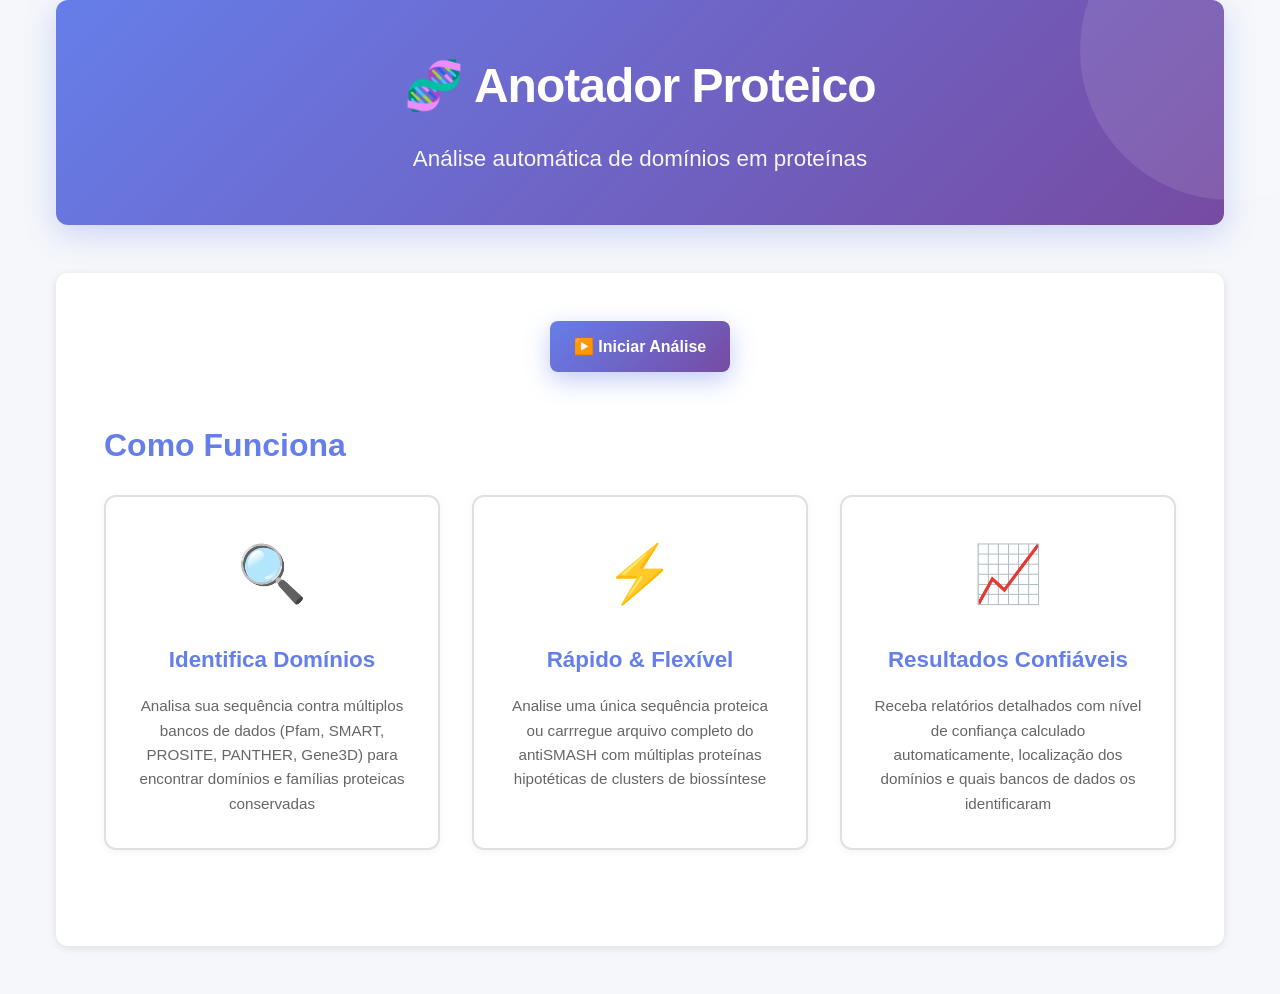
==== projeto/frontend/index.html @ c9ceb351 "Atualização 12" ====
<!DOCTYPE html>
<html lang="pt-BR">
<head>
    <meta charset="UTF-8">
    <meta name="viewport" content="width=device-width, initial-scale=1.0">
    <title>Anotador Proteico - Análise de Domínios em Proteínas</title>
    <link rel="stylesheet" href="style.css">
</head>
<body>
    <!-- ===== NOTIFICAÇÃO DE ERRO ===== -->
    <div id="notification" class="notification">
        <div class="notification-content">
            <span id="notification-message"></span>
        </div>
        <button class="notification-close" onclick="closeNotification()">✕</button>
    </div>

    <!-- ===== MODAL: SELEÇÃO DE PROTEÍNAS ===== -->
    <div id="modal-proteins" class="modal">
        <div class="modal-content">
            <div class="modal-header">
                <h2>Proteínas Hipotéticas Encontradas</h2>
                <button class="modal-close" onclick="closeProteinModal()">✕</button>
            </div>
            <div class="modal-body">
                <p id="proteins-count-text"></p>
                
                <div id="proteins-table-container" class="proteins-table-container" style="display:none;">
                    <table id="proteins-table" class="proteins-table">
                        <thead>
                            <tr>
                                <th>#</th>
                                <th>Locus Tag</th>
                                <th>Produto</th>
                                <th>Tamanho (aa)</th>
                            </tr>
                        </thead>
                        <tbody id="proteins-tbody"></tbody>
                    </table>
                </div>
                
                <div id="protein-range-selector" style="display:none; margin-top: 20px;">
                    <h3>Selecione o Intervalo para Análise</h3>
                    <div style="display: flex; gap: 15px; align-items: flex-end;">
                        <div>
                            <label for="protein-start-index">De (número inicial):</label>
                            <input type="number" id="protein-start-index" min="1" value="1" class="input-text" style="width: 120px;">
                        </div>
                        <span>até</span>
                        <div>
                            <label for="protein-end-index">Até (número final):</label>
                            <input type="number" id="protein-end-index" min="1" value="1" class="input-text" style="width: 120px;">
                        </div>
                    </div>
                </div>
                
                <div id="no-proteins-message" style="display:none; padding: 20px; text-align: center; color: var(--color-text-light);">
                    <p>❌ Nenhuma proteína hipotética foi encontrada neste arquivo.</p>
                </div>
            </div>
            <div class="modal-footer">
                <button class="btn btn-secondary" onclick="closeProteinModal()">Cancelar</button>
                <button id="btn-analyze-range" class="btn btn-primary" onclick="analyzeProteinRange()" style="display:none;">
                    Analisar Intervalo Selecionado
                </button>
            </div>
        </div>
    </div>

    <!-- ===== PÁGINA 1: HOME/INICIAL ===== -->
    <div id="page-home" class="page active">
        <div class="container">
            <header class="header-hero">
                <div class="header-content">
                    <h1 class="title">🧬 Anotador Proteico</h1>
                    <p class="subtitle">Análise automática de domínios em proteínas</p>
                </div>
            </header>

            <main class="main-content">
                <div class="welcome-section">
                    <div class="cta-button-container">
                        <button class="btn btn-primary btn-cta" onclick="goToPage('page-input')">
                            ▶️ Iniciar Análise
                        </button>
                    </div>

                    <h2>Como Funciona</h2>
                    
                    <div class="info-cards">
                        <div class="info-card">
                            <div class="icon">🔍</div>
                            <h3>Identifica Domínios</h3>
                            <p>Analisa sua sequência contra múltiplos bancos de dados (Pfam, SMART, PROSITE, PANTHER, Gene3D) para encontrar domínios e famílias proteicas conservadas</p>
                        </div>

                        <div class="info-card">
                            <div class="icon">⚡</div>
                            <h3>Rápido & Flexível</h3>
                            <p>Analise uma única sequência proteica ou carrregue arquivo completo do antiSMASH com múltiplas proteínas hipotéticas de clusters de biossíntese</p>
                        </div>

                        <div class="info-card">
                            <div class="icon">📈</div>
                            <h3>Resultados Confiáveis</h3>
                            <p>Receba relatórios detalhados com nível de confiança calculado automaticamente, localização dos domínios e quais bancos de dados os identificaram</p>
                        </div>
                    </div>
                </div>
            </main>
        </div>
    </div>

    <!-- ===== PÁGINA 2: INPUT/ENTRADA ===== -->
    <div id="page-input" class="page">
        <div class="container">
            <header class="header-small">
                <button class="btn-back" onclick="goToPage('page-home')">← Voltar</button>
                <h1>Escolha o Tipo de Análise</h1>
            </header>

            <main class="main-content">
                <div class="input-options">
                    <!-- OPÇÃO 1: Sequência Única -->
                    <div class="option-section active" id="option-sequence">
                        <div class="option-header">
                            <input type="radio" name="input-type" value="sequence" id="radio-sequence" checked onchange="switchOption('sequence')">
                            <label for="radio-sequence">
                                <h2>⚡ Análise Rápida - Uma Sequência</h2>
                                <p>Perfeito para análise de uma única proteína conhecida ou isolada</p>
                            </label>
                        </div>

                        <div class="option-content">
                            <div class="form-group">
                                <label for="seq-id">ID da Proteína (opcional)</label>
                                <input 
                                    type="text" 
                                    id="seq-id" 
                                    placeholder="Ex: MEG4_ASPNID, minha_proteina_1, etc."
                                    class="input-text"
                                >
                            </div>

                            <div class="form-group">
                                <label for="protein-sequence">Sequência Proteica (aminoácidos)</label>
                                <textarea 
                                    id="protein-sequence" 
                                    placeholder="Cole aqui a sequência de aminoácidos. Pode ser em uma linha ou múltiplas linhas.&#10;&#10;Exemplo: MFSLYDKFKC LLFCLTLSIA YVALGLPDPD AAAAGEHLQH LQAKDQYGCG AASGEQ..."
                                    class="input-textarea"
                                    rows="8"
                                ></textarea>
                                <small>Aceita formato monolinha ou multilinha (espaços serão ignorados)</small>
                            </div>

                            <div class="form-group">
                                <label for="email-seq">Email para notificações</label>
                                <input 
                                    type="email" 
                                    id="email-seq" 
                                    placeholder="seu.email@instituicao.br"
                                    class="input-text"
                                    required
                                >
                                <small>Necessário para usar a API InterProScan</small>
                            </div>

                            <button class="btn btn-primary btn-block" onclick="submitSequence()">
                                Analisar Sequência
                            </button>
                        </div>
                    </div>

                    <div class="divider">OU</div>

                    <!-- OPÇÃO 2: Arquivo antiSMASH -->
                    <div class="option-section" id="option-antismash">
                        <div class="option-header">
                            <input type="radio" name="input-type" value="antismash" id="radio-antismash" onchange="switchOption('antismash')">
                            <label for="radio-antismash">
                                <h2>📂 Análise Completa - antiSMASH</h2>
                                <p>Analise múltiplas proteínas hipotéticas de um cluster de biossíntese</p>
                            </label>
                        </div>

                        <div class="option-content">
                            <div class="form-group">
                                <label for="antismash-file">Arquivo antiSMASH</label>
                                <div class="file-input-wrapper">
                                    <input 
                                        type="file" 
                                        id="antismash-file" 
                                        accept=".gbk,.zip"
                                        class="input-file"
                                    >
                                    <label for="antismash-file" class="file-input-label">
                                        <span class="file-icon">📁</span>
                                        <span class="file-text">Clique para selecionar arquivo .gbk ou .zip</span>
                                    </label>
                                </div>
                                <small>Aceita arquivos .region*.gbk ou .zip com múltiplos GBK</small>
                            </div>

                            <div id="file-info" class="file-info hidden"></div>

                            <div class="form-group">
                                <label for="email-antismash">Email para notificações</label>
                                <input 
                                    type="email" 
                                    id="email-antismash" 
                                    placeholder="seu.email@instituicao.br"
                                    class="input-text"
                                    required
                                >
                                <small>Necessário para usar a API InterProScan</small>
                            </div>

                            <div class="form-group">
                                <label style="display: flex; align-items: center; gap: 10px; cursor: pointer;">
                                    <input 
                                        type="checkbox" 
                                        id="filter-by-bgc" 
                                        checked
                                        style="width: 18px; height: 18px; cursor: pointer;"
                                    >
                                    <span>🧬 Filtrar apenas proteínas em clusters BGC (recomendado)</span>
                                </label>
                                <small style="display: block; margin-top: 5px; margin-left: 28px;">
                                    ✓ Ativado: ~100-200 proteínas (rápido)  |  ✗ Desativado: ~1000+ proteínas (muito lento)
                                </small>
                            </div>

                            <button class="btn btn-primary btn-block" onclick="submitAntismash()">
                                Carregar e Analisar
                            </button>
                        </div>
                    </div>
                </div>
            </main>
        </div>
    </div>

    <!-- ===== PÁGINA 3: LOADING/PROGRESSO ===== -->
    <div id="page-loading" class="page">
        <div class="container">
            <header class="header-small">
                <h1>Processando Análise</h1>
            </header>

            <main class="main-content loading-content">
                <div class="progress-container">
                    <div class="progress-title">
                        <h2>Por favor aguarde...</h2>
                        <p>Sua análise está sendo processada</p>
                    </div>

                    <div class="progress-bar-wrapper">
                        <div class="progress-bar" id="progress-bar">
                            <div class="progress-fill" id="progress-fill"></div>
                        </div>
                        <span class="progress-text" id="progress-text">0%</span>
                    </div>

                    <div class="steps-progress">
                        <div class="step-progress" id="step-1">
                            <div class="step-number">1</div>
                            <div class="step-info">
                                <p class="step-label">Processando entrada</p>
                                <p class="step-description" id="step-1-desc">Carregando arquivo...</p>
                            </div>
                            <div class="step-status" id="step-1-status">⏳</div>
                        </div>

                        <div class="step-progress" id="step-2">
                            <div class="step-number">2</div>
                            <div class="step-info">
                                <p class="step-label">Identificando proteínas hipotéticas</p>
                                <p class="step-description" id="step-2-desc">Aguardando conclusão da etapa anterior...</p>
                            </div>
                            <div class="step-status" id="step-2-status">⏳</div>
                        </div>

                        <div class="step-progress" id="step-3">
                            <div class="step-number">3</div>
                            <div class="step-info">
                                <p class="step-label">Consultando bancos de dados</p>
                                <p class="step-description" id="step-3-desc">Aguardando consulta ao InterProScan...</p>
                            </div>
                            <div class="step-status" id="step-3-status">⏳</div>
                        </div>

                        <div class="step-progress" id="step-4">
                            <div class="step-number">4</div>
                            <div class="step-info">
                                <p class="step-label">Montando resultados</p>
                                <p class="step-description" id="step-4-desc">Aguardando conclusão das análises...</p>
                            </div>
                            <div class="step-status" id="step-4-status">⏳</div>
                        </div>
                    </div>

                    <div class="loading-spinner">
                        <div class="spinner"></div>
                    </div>
                </div>
            </main>
        </div>
    </div>

    <!-- ===== PÁGINA 4: RESULTADOS ===== -->
    <div id="page-results" class="page">
        <div class="container">
            <header class="header-small">
                <button class="btn-back" onclick="goToPage('page-input')">← Nova Análise</button>
                <h1>Resultados da Análise</h1>
            </header>

            <main class="main-content">
                <div id="results-content">
                    <!-- Será preenchido por JavaScript -->
                </div>
            </main>
        </div>
    </div>

    <script src="script.js"></script>
</body>
</html>
---- projeto/frontend/style.css ----
/* ===== VARIÁVEIS GLOBAIS ===== */
:root {
    --color-primary: #667eea;
    --color-primary-dark: #764ba2;
    --color-success: #4caf50;
    --color-warning: #ff9800;
    --color-error: #f44336;
    --color-info: #2196f3;
    --color-text: #333;
    --color-text-light: #666;
    --color-text-lighter: #999;
    --color-bg: #f5f7fa;
    --color-bg-light: #ffffff;
    --color-border: #e0e0e0;
    --color-shadow: rgba(0, 0, 0, 0.1);
    
    --spacing-xs: 4px;
    --spacing-sm: 8px;
    --spacing-md: 16px;
    --spacing-lg: 24px;
    --spacing-xl: 32px;
    --spacing-2xl: 48px;
    
    --radius-sm: 4px;
    --radius-md: 8px;
    --radius-lg: 12px;
    
    --transition: all 0.3s ease;
}

/* ===== RESET ===== */
* {
    margin: 0;
    padding: 0;
    box-sizing: border-box;
}

html {
    scroll-behavior: smooth;
}

body {
    font-family: -apple-system, BlinkMacSystemFont, 'Segoe UI', 'Roboto', 'Oxygen', 'Ubuntu', 'Cantarell', sans-serif;
    background-color: var(--color-bg);
    color: var(--color-text);
    line-height: 1.6;
    font-size: 16px;
}
/* ===== NOTIFICAÇÃO ===== */
.notification {
    position: fixed;
    top: 20px;
    right: 20px;
    max-width: 400px;
    background-color: var(--color-error);
    color: white;
    padding: var(--spacing-md) var(--spacing-lg);
    border-radius: var(--radius-lg);
    box-shadow: 0 4px 12px rgba(244, 67, 54, 0.3);
    display: none;
    flex-direction: row;
    align-items: center;
    justify-content: space-between;
    gap: var(--spacing-md);
    z-index: 9999;
    animation: slideIn 0.3s ease-out;
}

.notification.active {
    display: flex;
}

.notification.success {
    background-color: var(--color-success);
    box-shadow: 0 4px 12px rgba(76, 175, 80, 0.3);
}

.notification.warning {
    background-color: var(--color-warning);
    box-shadow: 0 4px 12px rgba(255, 152, 0, 0.3);
}

.notification.info {
    background-color: var(--color-info);
    box-shadow: 0 4px 12px rgba(33, 150, 243, 0.3);
}

.notification-content {
    flex: 1;
    font-weight: 500;
}

.notification-close {
    background: none;
    border: none;
    color: white;
    font-size: 20px;
    cursor: pointer;
    padding: 0;
    display: flex;
    align-items: center;
    justify-content: center;
    transition: var(--transition);
}

.notification-close:hover {
    transform: scale(1.1);
    opacity: 0.8;
}

@keyframes slideIn {
    from {
        transform: translateX(400px);
        opacity: 0;
    }
    to {
        transform: translateX(0);
        opacity: 1;
    }
}

@keyframes slideOut {
    from {
        transform: translateX(0);
        opacity: 1;
    }
    to {
        transform: translateX(400px);
        opacity: 0;
    }
}

/* ===== MODAL ===== */
.modal {
    display: none;
    position: fixed;
    top: 0;
    left: 0;
    width: 100%;
    height: 100%;
    background-color: rgba(0, 0, 0, 0.5);
    z-index: 10000;
    align-items: center;
    justify-content: center;
    animation: fadeIn 0.3s ease-out;
}

.modal.active {
    display: flex;
}

.modal-content {
    background: white;
    border-radius: var(--radius-lg);
    box-shadow: 0 10px 40px rgba(0, 0, 0, 0.3);
    max-width: 600px;
    width: 95%;
    max-height: 80vh;
    display: flex;
    flex-direction: column;
    animation: slideUp 0.3s ease-out;
}

.modal-header {
    display: flex;
    justify-content: space-between;
    align-items: center;
    padding: var(--spacing-lg);
    border-bottom: 1px solid var(--color-border);
}

.modal-header h2 {
    margin: 0;
    color: var(--color-primary);
}

.modal-close {
    background: none;
    border: none;
    font-size: 24px;
    cursor: pointer;
    color: var(--color-text-light);
    transition: var(--transition);
}

.modal-close:hover {
    color: var(--color-text);
    transform: scale(1.1);
}

.modal-body {
    padding: var(--spacing-lg);
    display: flex;
    flex-direction: column;
    gap: var(--spacing-md);
    flex: 1;
    min-height: 0;
}

.modal-footer {
    display: flex;
    gap: var(--spacing-md);
    justify-content: flex-end;
    padding: var(--spacing-lg);
    border-top: 1px solid var(--color-border);
}

/* Container com scroll para tabela de proteínas */
.proteins-table-container {
    flex: 1;
    overflow-y: auto;
    border: 1px solid var(--color-border);
    border-radius: 4px;
    min-height: 200px;
    max-height: 400px;
}

/* Tabela de proteínas */
.proteins-table {
    width: 100%;
    border-collapse: collapse;
}

.proteins-table thead {
    background-color: var(--color-bg);
}

.proteins-table th {
    padding: var(--spacing-md);
    text-align: left;
    font-weight: 600;
    border-bottom: 2px solid var(--color-border);
}

.proteins-table td {
    padding: var(--spacing-md);
    border-bottom: 1px solid var(--color-border);
}

.proteins-table tbody tr:hover {
    background-color: #f9f9f9;
}

@keyframes slideUp {
    from {
        transform: translateY(30px);
        opacity: 0;
    }
    to {
        transform: translateY(0);
        opacity: 1;
    }
}

/* ===== CONTAINER ===== */
.container {
    max-width: 1200px;
    margin: 0 auto;
    padding: 0 var(--spacing-md);
}

/* ===== PÁGINAS ===== */
.page {
    display: none;
    min-height: 100vh;
    animation: fadeIn 0.3s ease;
}

.page.active {
    display: flex;
    flex-direction: column;
}

@keyframes fadeIn {
    from {
        opacity: 0;
        transform: translateY(10px);
    }
    to {
        opacity: 1;
        transform: translateY(0);
    }
}

/* ===== HEADER ===== */
.header-hero {
    background: linear-gradient(135deg, var(--color-primary) 0%, var(--color-primary-dark) 100%);
    color: white;
    padding: var(--spacing-2xl) var(--spacing-lg);
    border-radius: var(--radius-lg);
    margin-bottom: var(--spacing-2xl);
    box-shadow: 0 8px 32px rgba(102, 126, 234, 0.3);
    text-align: center;
}

.header-hero::before {
    content: '';
    position: absolute;
    top: 0;
    right: 0;
    width: 300px;
    height: 300px;
    background: rgba(255, 255, 255, 0.1);
    border-radius: 50%;
    transform: translate(100px, -100px);
    z-index: 0;
}

.header-hero .header-content {
    position: relative;
    z-index: 1;
}

.header-hero .title {
    font-size: 3em;
    margin-bottom: var(--spacing-md);
    font-weight: 700;
    letter-spacing: -1px;
}

.header-hero .subtitle {
    font-size: 1.4em;
    opacity: 0.95;
    font-weight: 300;
}

.header-small {
    display: flex;
    align-items: center;
    gap: var(--spacing-lg);
    margin-bottom: var(--spacing-2xl);
    flex-wrap: wrap;
}

.header-small h1 {
    flex: 1;
    min-width: 200px;
}

/* ===== MAIN CONTENT ===== */
.main-content {
    flex: 1;
    padding-bottom: var(--spacing-2xl);
}

.loading-content {
    display: flex;
    align-items: center;
    justify-content: center;
}

/* ===== WELCOME SECTION ===== */
.welcome-section {
    background: white;
    padding: var(--spacing-2xl);
    border-radius: var(--radius-lg);
    box-shadow: 0 2px 8px var(--color-shadow);
}

.cta-button-container {
    display: flex;
    justify-content: center;
    margin-bottom: var(--spacing-2xl);
}

.btn-cta {
    padding: var(--spacing-lg) var(--spacing-2xl);
    font-size: 1.2em;
    box-shadow: 0 8px 24px rgba(102, 126, 234, 0.4);
    animation: pulse 2s infinite;
}

.btn-cta:hover {
    transform: translateY(-4px);
    box-shadow: 0 12px 32px rgba(102, 126, 234, 0.6);
}

@keyframes pulse {
    0%, 100% {
        box-shadow: 0 8px 24px rgba(102, 126, 234, 0.4);
    }
    50% {
        box-shadow: 0 8px 32px rgba(102, 126, 234, 0.6);
    }
}

.welcome-section h2 {
    font-size: 2em;
    margin-bottom: var(--spacing-lg);
    color: var(--color-primary);
}

/* ===== INFO CARDS ===== */
.info-cards {
    display: grid;
    grid-template-columns: repeat(auto-fit, minmax(280px, 1fr));
    gap: var(--spacing-xl);
    margin-bottom: var(--spacing-2xl);
}

.info-card {
    background: white;
    padding: var(--spacing-xl);
    border-radius: var(--radius-lg);
    text-align: center;
    transition: var(--transition);
    border: 2px solid var(--color-border);
    box-shadow: 0 2px 8px rgba(0, 0, 0, 0.05);
}

.info-card:hover {
    transform: translateY(-10px);
    box-shadow: 0 12px 24px rgba(102, 126, 234, 0.2);
    border-color: var(--color-primary);
}

.info-card .icon {
    font-size: 3.5em;
    margin-bottom: var(--spacing-lg);
    display: block;
}

.info-card h3 {
    font-size: 1.4em;
    margin-bottom: var(--spacing-md);
    color: var(--color-primary);
}

.info-card p {
    color: var(--color-text-light);
    font-size: 0.95em;
    line-height: 1.6;
}

/* ===== STEPS SECTION ===== */
.steps-section {
    margin-bottom: var(--spacing-2xl);
}

.steps-section h3 {
    font-size: 1.5em;
    margin-bottom: var(--spacing-lg);
}

.steps {
    list-style: none;
    padding: 0;
}

.steps li {
    display: flex;
    gap: var(--spacing-lg);
    margin-bottom: var(--spacing-lg);
    padding-bottom: var(--spacing-lg);
    border-bottom: 1px solid var(--color-border);
}

.steps li:last-child {
    border-bottom: none;
}

.step-number {
    display: flex;
    align-items: center;
    justify-content: center;
    width: 50px;
    height: 50px;
    border-radius: 50%;
    background: linear-gradient(135deg, var(--color-primary) 0%, var(--color-primary-dark) 100%);
    color: white;
    font-weight: 700;
    font-size: 1.2em;
    flex-shrink: 0;
}

.step-content strong {
    display: block;
    font-size: 1.1em;
    margin-bottom: var(--spacing-sm);
}

.step-content p {
    color: var(--color-text-light);
}

/* ===== INPUT OPTIONS ===== */
.input-options {
    background: white;
    padding: var(--spacing-2xl);
    border-radius: var(--radius-lg);
    box-shadow: 0 2px 8px var(--color-shadow);
    display: flex;
    gap: var(--spacing-2xl);
    align-items: stretch;
}

.option-section {
    flex: 1;
    display: none;
}

.option-section.active {
    display: block;
}

.option-section:nth-child(1),
.option-section:nth-child(3) {
    display: block;
}

.divider {
    display: flex;
    align-items: center;
    margin: 0 var(--spacing-lg);
    padding: 0 var(--spacing-lg);
    color: var(--color-text-lighter);
    font-weight: 500;
    border-left: 2px solid var(--color-border);
    border-right: 2px solid var(--color-border);
    min-height: 100%;
}

.option-header {
    display: flex;
    align-items: flex-start;
    gap: var(--spacing-lg);
    margin-bottom: var(--spacing-xl);
    padding: var(--spacing-lg);
    background: var(--color-bg);
    border-radius: var(--radius-md);
    cursor: pointer;
    transition: var(--transition);
}

.option-header:hover {
    background: #eeeeee;
}

.option-header input[type="radio"] {
    margin-top: var(--spacing-sm);
    cursor: pointer;
    width: 20px;
    height: 20px;
}

.option-header label {
    flex: 1;
    cursor: pointer;
}

.option-header h2 {
    font-size: 1.4em;
    margin-bottom: var(--spacing-sm);
    color: var(--color-primary);
}

.option-header p {
    color: var(--color-text-light);
}

.option-content {
    padding-left: var(--spacing-2xl);
}

/* ===== FORMS ===== */
.form-group {
    margin-bottom: var(--spacing-lg);
}

.form-group label {
    display: block;
    font-weight: 600;
    margin-bottom: var(--spacing-sm);
    color: var(--color-text);
}

.input-text,
.input-textarea {
    width: 100%;
    padding: var(--spacing-md);
    border: 2px solid var(--color-border);
    border-radius: var(--radius-md);
    font-size: 1em;
    font-family: inherit;
    transition: var(--transition);
}

.input-text:focus,
.input-textarea:focus {
    outline: none;
    border-color: var(--color-primary);
    box-shadow: 0 0 0 3px rgba(102, 126, 234, 0.1);
}

.input-textarea {
    resize: vertical;
    font-family: 'Courier New', monospace;
}

small {
    display: block;
    margin-top: var(--spacing-xs);
    color: var(--color-text-lighter);
    font-size: 0.9em;
}

/* ===== FILE INPUT ===== */
.file-input-wrapper {
    position: relative;
}

.input-file {
    display: none;
}

.file-input-label {
    display: flex;
    flex-direction: column;
    align-items: center;
    justify-content: center;
    padding: var(--spacing-2xl);
    border: 2px dashed var(--color-primary);
    border-radius: var(--radius-md);
    background: rgba(102, 126, 234, 0.05);
    cursor: pointer;
    transition: var(--transition);
}

.file-input-label:hover {
    background: rgba(102, 126, 234, 0.1);
    border-color: var(--color-primary-dark);
}

.file-icon {
    font-size: 2.5em;
    margin-bottom: var(--spacing-md);
}

.file-text {
    color: var(--color-primary);
    font-weight: 600;
}

.file-info {
    margin-top: var(--spacing-md);
    padding: var(--spacing-md);
    background: #e8f5e9;
    border-left: 4px solid var(--color-success);
    border-radius: var(--radius-sm);
}

.file-info.hidden {
    display: none;
}

.file-info p {
    margin: 0;
    color: var(--color-success);
    font-weight: 500;
}

/* ===== BUTTONS ===== */
.btn {
    padding: var(--spacing-md) var(--spacing-lg);
    border: none;
    border-radius: var(--radius-md);
    font-size: 1em;
    font-weight: 600;
    cursor: pointer;
    transition: var(--transition);
    display: inline-block;
    text-align: center;
    text-decoration: none;
}

.btn-primary {
    background: linear-gradient(135deg, var(--color-primary) 0%, var(--color-primary-dark) 100%);
    color: white;
}

.btn-primary:hover {
    transform: translateY(-2px);
    box-shadow: 0 8px 16px rgba(102, 126, 234, 0.4);
}

.btn-primary:active {
    transform: translateY(0);
}

.btn-primary:disabled {
    opacity: 0.6;
    cursor: not-allowed;
    transform: none;
}

.btn-lg {
    padding: var(--spacing-lg) var(--spacing-2xl);
    font-size: 1.1em;
}

.btn-block {
    display: block;
    width: 100%;
}

.btn-back {
    background: none;
    border: none;
    color: var(--color-primary);
    font-size: 1em;
    font-weight: 600;
    cursor: pointer;
    padding: 0;
    transition: var(--transition);
}

.btn-back:hover {
    color: var(--color-primary-dark);
    transform: translateX(-5px);
}

/* ===== PROGRESS CONTAINER ===== */
.progress-container {
    text-align: center;
    max-width: 600px;
}

.progress-title h2 {
    font-size: 1.8em;
    margin-bottom: var(--spacing-sm);
}

.progress-title p {
    color: var(--color-text-light);
    margin-bottom: var(--spacing-2xl);
}

.progress-bar-wrapper {
    position: relative;
    margin-bottom: var(--spacing-2xl);
}

.progress-bar {
    width: 100%;
    height: 8px;
    background: var(--color-border);
    border-radius: 10px;
    overflow: hidden;
    margin-bottom: var(--spacing-md);
}

.progress-fill {
    height: 100%;
    background: linear-gradient(90deg, var(--color-success) 0%, var(--color-primary) 100%);
    width: 0%;
    transition: width 0.5s ease;
}

.progress-text {
    display: block;
    color: var(--color-text-light);
    font-size: 0.9em;
}

/* ===== STEPS PROGRESS ===== */
.steps-progress {
    text-align: left;
    margin: var(--spacing-2xl) 0;
}

.step-progress {
    display: flex;
    gap: var(--spacing-lg);
    margin-bottom: var(--spacing-lg);
    padding-bottom: var(--spacing-lg);
    border-bottom: 1px solid var(--color-border);
}

.step-progress:last-child {
    border-bottom: none;
}

.step-progress .step-number {
    width: 40px;
    height: 40px;
    font-size: 1em;
    flex-shrink: 0;
}

.step-info {
    flex: 1;
}

.step-label {
    font-weight: 600;
    margin: 0;
    color: var(--color-text);
}

.step-description {
    margin: var(--spacing-xs) 0 0 0;
    color: var(--color-text-light);
    font-size: 0.9em;
}

.step-status {
    font-size: 1.5em;
}

.step-status.done {
    color: var(--color-success);
}

.step-status.error {
    color: var(--color-error);
}

/* ===== SPINNER ===== */
.loading-spinner {
    margin-top: var(--spacing-2xl);
}

.spinner {
    width: 60px;
    height: 60px;
    border: 4px solid var(--color-border);
    border-top: 4px solid var(--color-primary);
    border-radius: 50%;
    animation: spin 1s linear infinite;
    margin: 0 auto;
}

@keyframes spin {
    0% { transform: rotate(0deg); }
    100% { transform: rotate(360deg); }
}

/* ===== RESULTS ===== */
#results-content {
    background: white;
    padding: var(--spacing-2xl);
    border-radius: var(--radius-lg);
    box-shadow: 0 2px 8px var(--color-shadow);
}

.results-header {
    text-align: center;
    margin-bottom: var(--spacing-2xl);
}

.results-header h2 {
    font-size: 1.8em;
    color: var(--color-success);
    margin-bottom: var(--spacing-md);
}

.results-header p {
    color: var(--color-text-light);
}

.results-stats {
    display: grid;
    grid-template-columns: repeat(auto-fit, minmax(200px, 1fr));
    gap: var(--spacing-lg);
    margin-bottom: var(--spacing-2xl);
}

.stat-card {
    background: linear-gradient(135deg, var(--color-primary) 0%, var(--color-primary-dark) 100%);
    color: white;
    padding: var(--spacing-lg);
    border-radius: var(--radius-md);
    text-align: center;
}

.stat-number {
    font-size: 2.5em;
    font-weight: 700;
}

.stat-label {
    font-size: 0.9em;
    opacity: 0.9;
    margin-top: var(--spacing-sm);
}

/* ===== PROTEIN CARDS ===== */
.proteins-list {
    display: grid;
    grid-template-columns: repeat(auto-fit, minmax(300px, 1fr));
    gap: var(--spacing-lg);
}

.protein-card {
    background: white;
    border: 2px solid var(--color-border);
    border-radius: var(--radius-lg);
    padding: var(--spacing-lg);
    transition: var(--transition);
    cursor: pointer;
}

.protein-card:hover {
    border-color: var(--color-primary);
    box-shadow: 0 8px 16px var(--color-shadow);
}

.protein-card h3 {
    color: var(--color-primary);
    margin-bottom: var(--spacing-md);
    font-size: 1.3em;
}

.protein-info {
    display: grid;
    gap: var(--spacing-md);
    margin-bottom: var(--spacing-lg);
}

.protein-info-row {
    display: grid;
    grid-template-columns: 120px 1fr;
    gap: var(--spacing-md);
}

.protein-info-label {
    font-weight: 600;
    color: var(--color-text-light);
}

.protein-info-value {
    color: var(--color-text);
    word-break: break-word;
}

.confidence-badge {
    display: inline-block;
    padding: var(--spacing-sm) var(--spacing-md);
    border-radius: 20px;
    font-weight: 600;
    font-size: 0.9em;
}

.confidence-high {
    background: #c8e6c9;
    color: #2e7d32;
}

.confidence-medium {
    background: #ffe0b2;
    color: #e65100;
}

.confidence-low {
    background: #ffccbc;
    color: #bf360c;
}

.confidence-none {
    background: #e0e0e0;
    color: #5e5e5e;
}

/* ===== DOMAINS ===== */
.domains-section {
    margin-top: var(--spacing-lg);
    padding-top: var(--spacing-lg);
    border-top: 1px solid var(--color-border);
}

.domains-section h4 {
    margin-bottom: var(--spacing-md);
    color: var(--color-text);
}

.domains-list {
    display: grid;
    gap: var(--spacing-md);
}

.domain-item {
    background: var(--color-bg);
    padding: var(--spacing-md);
    border-radius: var(--radius-md);
    border-left: 4px solid var(--color-primary);
}

.domain-name {
    font-weight: 600;
    color: var(--color-primary);
    margin-bottom: var(--spacing-xs);
}

.domain-details {
    font-size: 0.9em;
    color: var(--color-text-light);
}

.domain-details-row {
    display: flex;
    justify-content: space-between;
    margin-top: var(--spacing-xs);
}

.domain-db {
    display: inline-block;
    background: white;
    padding: 2px 8px;
    border-radius: 12px;
    font-size: 0.8em;
    margin-right: var(--spacing-xs);
    color: var(--color-primary);
    border: 1px solid var(--color-primary);
}

/* ===== ERROR MESSAGE ===== */
.error-message {
    background: #ffebee;
    border: 2px solid var(--color-error);
    border-radius: var(--radius-md);
    padding: var(--spacing-lg);
    color: var(--color-error);
    margin: var(--spacing-lg) 0;
}

.error-message strong {
    display: block;
    margin-bottom: var(--spacing-sm);
    font-size: 1.1em;
}

/* ===== RESPONSIVE ===== */
@media (max-width: 768px) {
    .container {
        padding: 0 var(--spacing-sm);
    }

    .header-hero .title {
        font-size: 2em;
    }

    .header-hero .subtitle {
        font-size: 1.1em;
    }

    .info-cards {
        grid-template-columns: 1fr;
        gap: var(--spacing-lg);
    }

    .welcome-section,
    .input-options,
    #results-content {
        padding: var(--spacing-lg);
    }

    .input-options {
        flex-direction: column;
        gap: var(--spacing-lg);
    }

    .divider {
        border-left: none;
        border-right: none;
        border-top: 2px solid var(--color-border);
        border-bottom: 2px solid var(--color-border);
        margin: var(--spacing-lg) 0;
        padding: var(--spacing-lg) 0;
        min-height: auto;
    }

    .header-small {
        flex-direction: column;
        align-items: flex-start;
    }

    .btn-back {
        align-self: flex-start;
    }

    .step-number {
        width: 40px;
        height: 40px;
        font-size: 0.9em;
    }

    .progress-container {
        padding: 0 var(--spacing-md);
    }

    .protein-info-row {
        grid-template-columns: 1fr;
    }

    .proteins-list {
        grid-template-columns: 1fr;
    }

    .steps li {
        flex-direction: column;
        gap: var(--spacing-md);
    }

    .cta-button-container {
        margin-bottom: var(--spacing-xl);
    }

    .btn-cta {
        padding: var(--spacing-md) var(--spacing-lg);
        font-size: 1em;
    }
}

@media (max-width: 480px) {
    :root {
        font-size: 14px;
    }

    .header-hero .title {
        font-size: 1.8em;
    }

    .welcome-section,
    .input-options,
    #results-content {
        padding: var(--spacing-md);
    }

    .info-card {
        padding: var(--spacing-md);
    }

    .btn {
        padding: var(--spacing-md);
    }
}
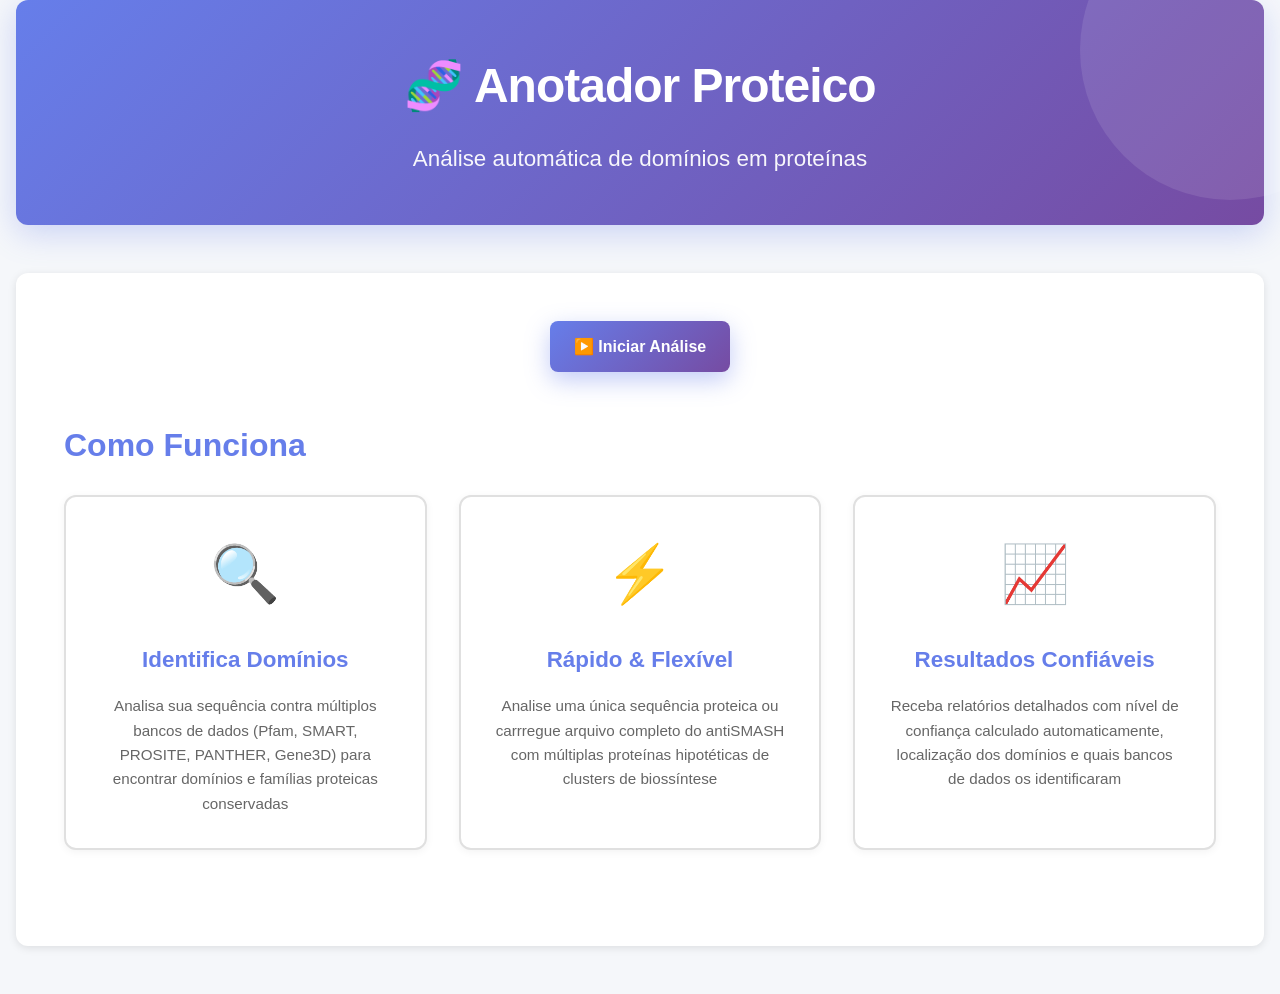
==== commit 12e739a3: "Atualização 31" ====
--- a/projeto/frontend/index.html
+++ b/projeto/frontend/index.html
@@ -26,9 +26,14 @@
                 <p id="proteins-count-text"></p>
                 
                 <div id="proteins-table-container" class="proteins-table-container" style="display:none;">
+                    <div style="margin-bottom: 15px; display: flex; gap: 10px;">
+                        <button class="btn btn-secondary" style="font-size: 0.9em; padding: 8px 12px;" onclick="toggleAllProteinCheckboxes(true)">✓ Selecionar Todas</button>
+                        <button class="btn btn-secondary" style="font-size: 0.9em; padding: 8px 12px;" onclick="toggleAllProteinCheckboxes(false)">✕ Desselecionar Todas</button>
+                    </div>
                     <table id="proteins-table" class="proteins-table">
                         <thead>
                             <tr>
+                                <th style="width: 40px;">☑️</th>
                                 <th>#</th>
                                 <th>Locus Tag</th>
                                 <th>Produto</th>
@@ -39,20 +44,6 @@
                     </table>
                 </div>
                 
-                <div id="protein-range-selector" style="display:none; margin-top: 20px;">
-                    <h3>Selecione o Intervalo para Análise</h3>
-                    <div style="display: flex; gap: 15px; align-items: flex-end;">
-                        <div>
-                            <label for="protein-start-index">De (número inicial):</label>
-                            <input type="number" id="protein-start-index" min="1" value="1" class="input-text" style="width: 120px;">
-                        </div>
-                        <span>até</span>
-                        <div>
-                            <label for="protein-end-index">Até (número final):</label>
-                            <input type="number" id="protein-end-index" min="1" value="1" class="input-text" style="width: 120px;">
-                        </div>
-                    </div>
-                </div>
                 
                 <div id="no-proteins-message" style="display:none; padding: 20px; text-align: center; color: var(--color-text-light);">
                     <p>❌ Nenhuma proteína hipotética foi encontrada neste arquivo.</p>
@@ -60,9 +51,19 @@
             </div>
             <div class="modal-footer">
                 <button class="btn btn-secondary" onclick="closeProteinModal()">Cancelar</button>
-                <button id="btn-analyze-range" class="btn btn-primary" onclick="analyzeProteinRange()" style="display:none;">
-                    Analisar Intervalo Selecionado
+                <button id="btn-analyze-selected" class="btn btn-primary" onclick="analyzeSelectedProteins()" style="display:none;">
+                    Analisar Proteínas Selecionadas
                 </button>
+            </div>
+        </div>
+    </div>
+
+    <!-- ===== MODAL: DETALHES DO DOMÍNIO ===== -->
+    <div id="modal-domain-details" class="modal-overlay">
+        <div class="modal-domain-container">
+            <button class="modal-domain-close" onclick="closeDomainDetailsModal()" title="Fechar">✕</button>
+            <div id="domain-details-body" class="modal-domain-body">
+                <!-- Conteúdo será preenchido dinamicamente -->
             </div>
         </div>
     </div>
--- a/projeto/frontend/style.css
+++ b/projeto/frontend/style.css
@@ -205,6 +205,292 @@
     border-top: 1px solid var(--color-border);
 }
 
+/* ===== MODAL DE DETALHES DO DOMÍNIO - REDESIGN ===== */
+.modal-overlay {
+    display: none;
+    position: fixed;
+    top: 0;
+    left: 0;
+    width: 100%;
+    height: 100%;
+    background-color: rgba(0, 0, 0, 0.85);
+    z-index: 10000;
+    backdrop-filter: blur(4px);
+    animation: fadeIn 0.3s ease;
+}
+
+.modal-overlay.active {
+    display: flex;
+    justify-content: center;
+    align-items: center;
+    padding: 20px;
+}
+
+.modal-domain-container {
+    position: relative;
+    background: #ffffff;
+    border-radius: 16px;
+    width: 95%;
+    max-width: 1400px;
+    max-height: 90vh;
+    overflow: hidden;
+    box-shadow: 0 25px 50px rgba(0, 0, 0, 0.3);
+    animation: slideUp 0.4s ease;
+}
+
+.modal-domain-close {
+    position: absolute;
+    top: 20px;
+    right: 20px;
+    width: 44px;
+    height: 44px;
+    background: rgba(0, 0, 0, 0.6);
+    color: white;
+    border: none;
+    border-radius: 50%;
+    font-size: 24px;
+    cursor: pointer;
+    z-index: 10;
+    display: flex;
+    align-items: center;
+    justify-content: center;
+    transition: all 0.3s ease;
+    backdrop-filter: blur(10px);
+}
+
+.modal-domain-close:hover {
+    background: rgba(255, 0, 0, 0.8);
+    transform: rotate(90deg) scale(1.1);
+}
+
+.modal-domain-body {
+    padding: 40px;
+    overflow-y: auto;
+    max-height: 90vh;
+}
+
+/* Scrollbar customizada */
+.modal-domain-body::-webkit-scrollbar {
+    width: 8px;
+}
+
+.modal-domain-body::-webkit-scrollbar-track {
+    background: #f1f1f1;
+    border-radius: 10px;
+}
+
+.modal-domain-body::-webkit-scrollbar-thumb {
+    background: #888;
+    border-radius: 10px;
+}
+
+.modal-domain-body::-webkit-scrollbar-thumb:hover {
+    background: #555;
+}
+
+/* Header do domínio */
+.domain-header {
+    background: linear-gradient(135deg, var(--color-primary) 0%, var(--color-primary-dark) 100%);
+    padding: 30px;
+    border-radius: 12px;
+    color: white;
+    margin-bottom: 30px;
+    box-shadow: 0 4px 15px rgba(102, 126, 234, 0.3);
+}
+
+.domain-header-content {
+    display: flex;
+    align-items: center;
+    gap: 20px;
+}
+
+.domain-icon {
+    font-size: 4em;
+    line-height: 1;
+}
+
+.domain-title {
+    flex: 1;
+}
+
+.domain-title h1 {
+    margin: 0 0 8px 0;
+    font-size: 2em;
+    font-weight: 700;
+}
+
+.domain-title .accession {
+    font-family: monospace;
+    font-size: 1.2em;
+    opacity: 0.9;
+}
+
+.domain-category-badge {
+    background: rgba(255, 255, 255, 0.2);
+    backdrop-filter: blur(10px);
+    padding: 12px 24px;
+    border-radius: 8px;
+    font-size: 1.1em;
+    font-weight: 600;
+    border: 2px solid rgba(255, 255, 255, 0.3);
+}
+
+/* Grid de informações */
+.domain-info-grid {
+    display: grid;
+    grid-template-columns: repeat(3, 1fr);
+    gap: 20px;
+    margin-bottom: 20px;
+}
+
+.info-card {
+    background: #f8f9fa;
+    border: 2px solid #e9ecef;
+    border-radius: 12px;
+    padding: 20px;
+    transition: all 0.3s ease;
+}
+
+.info-card:hover {
+    transform: translateY(-2px);
+    box-shadow: 0 4px 12px rgba(0, 0, 0, 0.1);
+    border-color: var(--color-primary);
+}
+
+.info-card-header {
+    display: flex;
+    align-items: center;
+    gap: 8px;
+    margin-bottom: 12px;
+    font-weight: 700;
+    font-size: 1em;
+    color: #333;
+}
+
+.info-card-icon {
+    font-size: 1.5em;
+}
+
+.info-card-content {
+    color: #555;
+    font-size: 0.95em;
+    line-height: 1.6;
+}
+
+/* Cards especiais */
+.info-card-large {
+    grid-column: span 2;
+}
+
+.info-card-full {
+    grid-column: span 3;
+}
+
+.info-card-highlight {
+    background: linear-gradient(135deg, #e3f2fd 0%, #bbdefb 100%);
+    border-color: #2196f3;
+}
+
+/* Badges dentro dos cards */
+.badge {
+    display: inline-block;
+    padding: 6px 12px;
+    border-radius: 6px;
+    font-weight: 600;
+    font-size: 0.9em;
+    margin: 4px;
+}
+
+.badge-database {
+    background: #e8eaf6;
+    color: #3f51b5;
+    border: 1px solid #3f51b5;
+}
+
+.badge-position {
+    background: #f3e5f5;
+    color: #9c27b0;
+    font-family: monospace;
+    font-size: 1em;
+}
+
+.badge-stat {
+    background: #e0f2f1;
+    color: #00897b;
+    font-family: monospace;
+}
+
+/* Link InterPro */
+.interpro-link {
+    display: inline-flex;
+    align-items: center;
+    gap: 6px;
+    color: #0066cc;
+    text-decoration: none;
+    font-weight: 600;
+    font-family: monospace;
+    padding: 8px 12px;
+    background: #e3f2fd;
+    border-radius: 6px;
+    transition: all 0.2s ease;
+}
+
+.interpro-link:hover {
+    background: #2196f3;
+    color: white;
+    transform: translateX(3px);
+}
+
+/* Responsividade */
+@media (max-width: 1200px) {
+    .domain-info-grid {
+        grid-template-columns: repeat(2, 1fr);
+    }
+    
+    .info-card-large,
+    .info-card-full {
+        grid-column: span 2;
+    }
+}
+
+@media (max-width: 768px) {
+    .modal-domain-container {
+        width: 98%;
+        max-height: 95vh;
+    }
+    
+    .modal-domain-body {
+        padding: 20px;
+    }
+    
+    .domain-info-grid {
+        grid-template-columns: 1fr;
+    }
+    
+    .info-card-large,
+    .info-card-full {
+        grid-column: span 1;
+    }
+    
+    .domain-header-content {
+        flex-direction: column;
+        text-align: center;
+    }
+    
+    .domain-icon {
+        font-size: 3em;
+    }
+    
+    .domain-title h1 {
+        font-size: 1.5em;
+    }
+}
+
+@keyframes fadeIn {
+    from { opacity: 0; }
+    to { opacity: 1; }
+}
+
 /* Container com scroll para tabela de proteínas */
 .proteins-table-container {
     flex: 1;
@@ -254,7 +540,7 @@
 
 /* ===== CONTAINER ===== */
 .container {
-    max-width: 1200px;
+    width: 100%;
     margin: 0 auto;
     padding: 0 var(--spacing-md);
 }
@@ -886,8 +1172,8 @@
 
 /* ===== PROTEIN CARDS ===== */
 .proteins-list {
-    display: grid;
-    grid-template-columns: repeat(auto-fit, minmax(300px, 1fr));
+    display: flex;
+    flex-direction: column;
     gap: var(--spacing-lg);
 }
 
@@ -898,6 +1184,7 @@
     padding: var(--spacing-lg);
     transition: var(--transition);
     cursor: pointer;
+    width: 100%;
 }
 
 .protein-card:hover {
